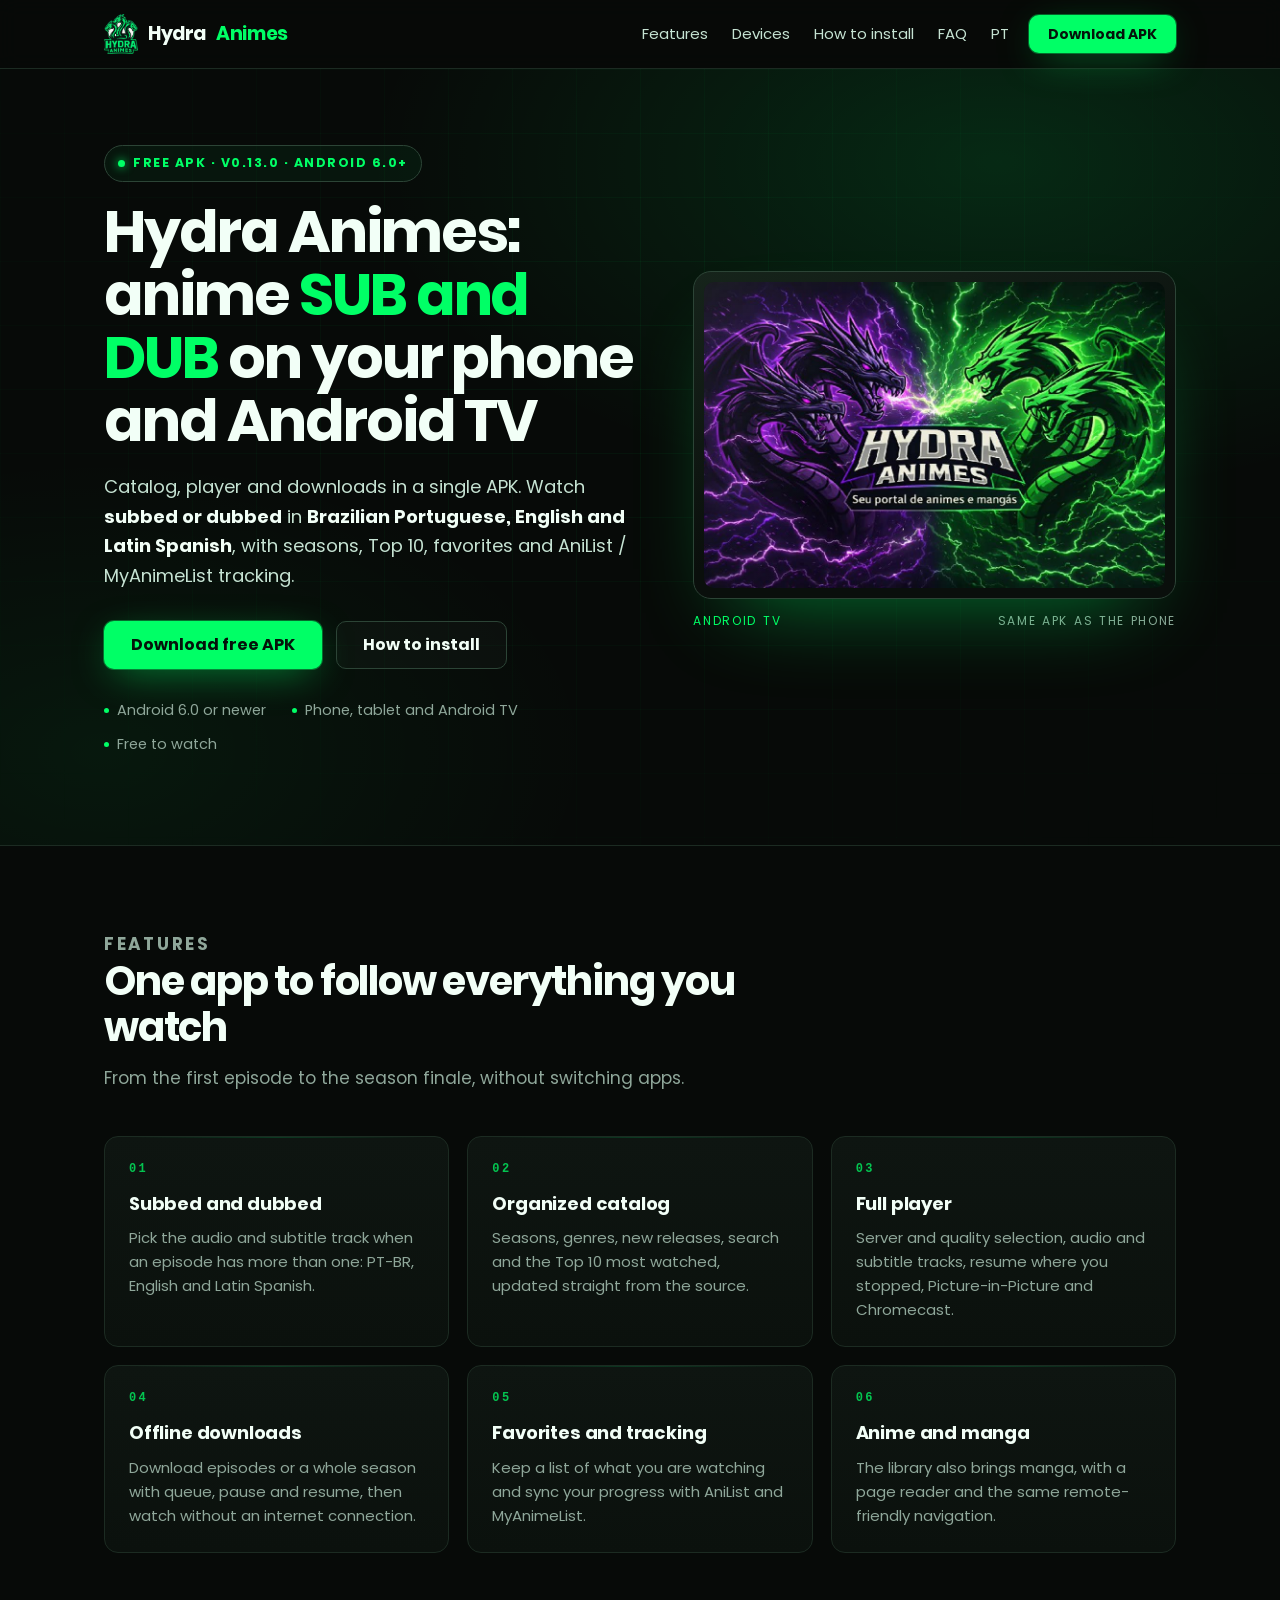
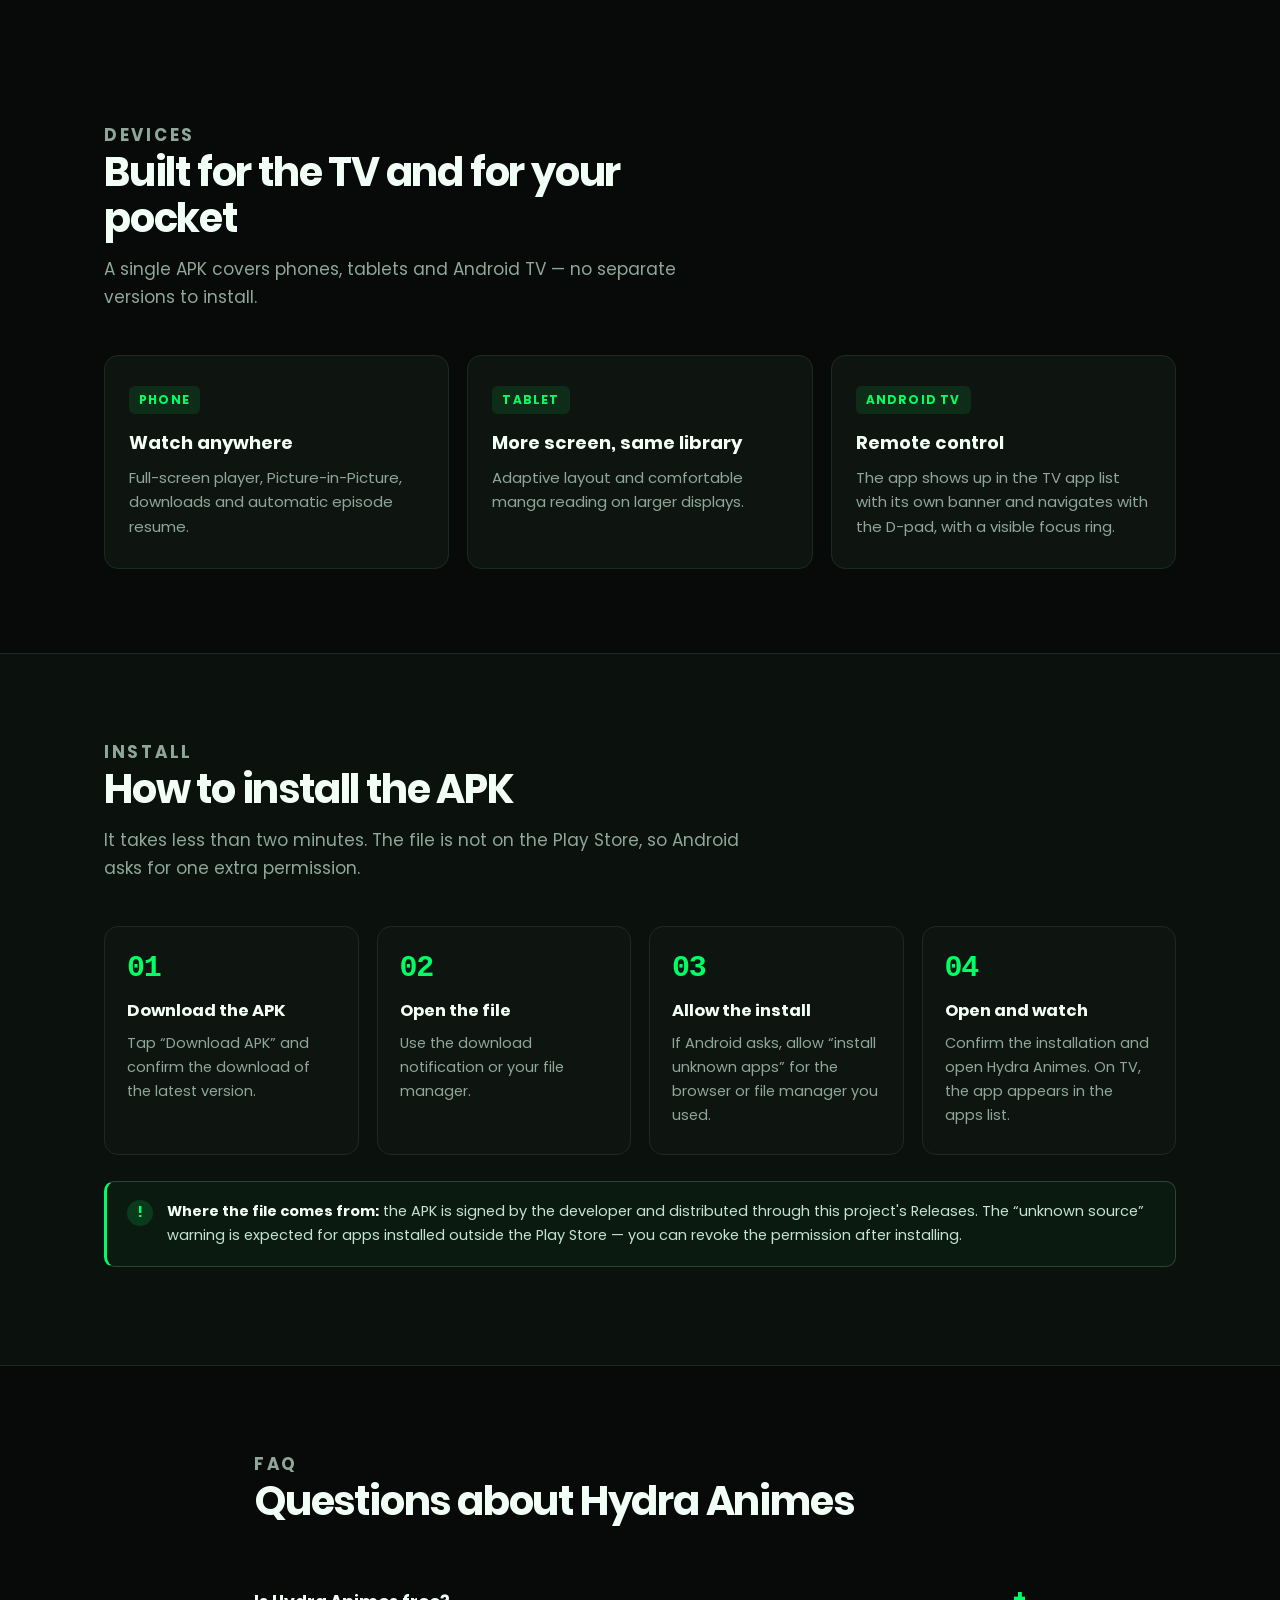
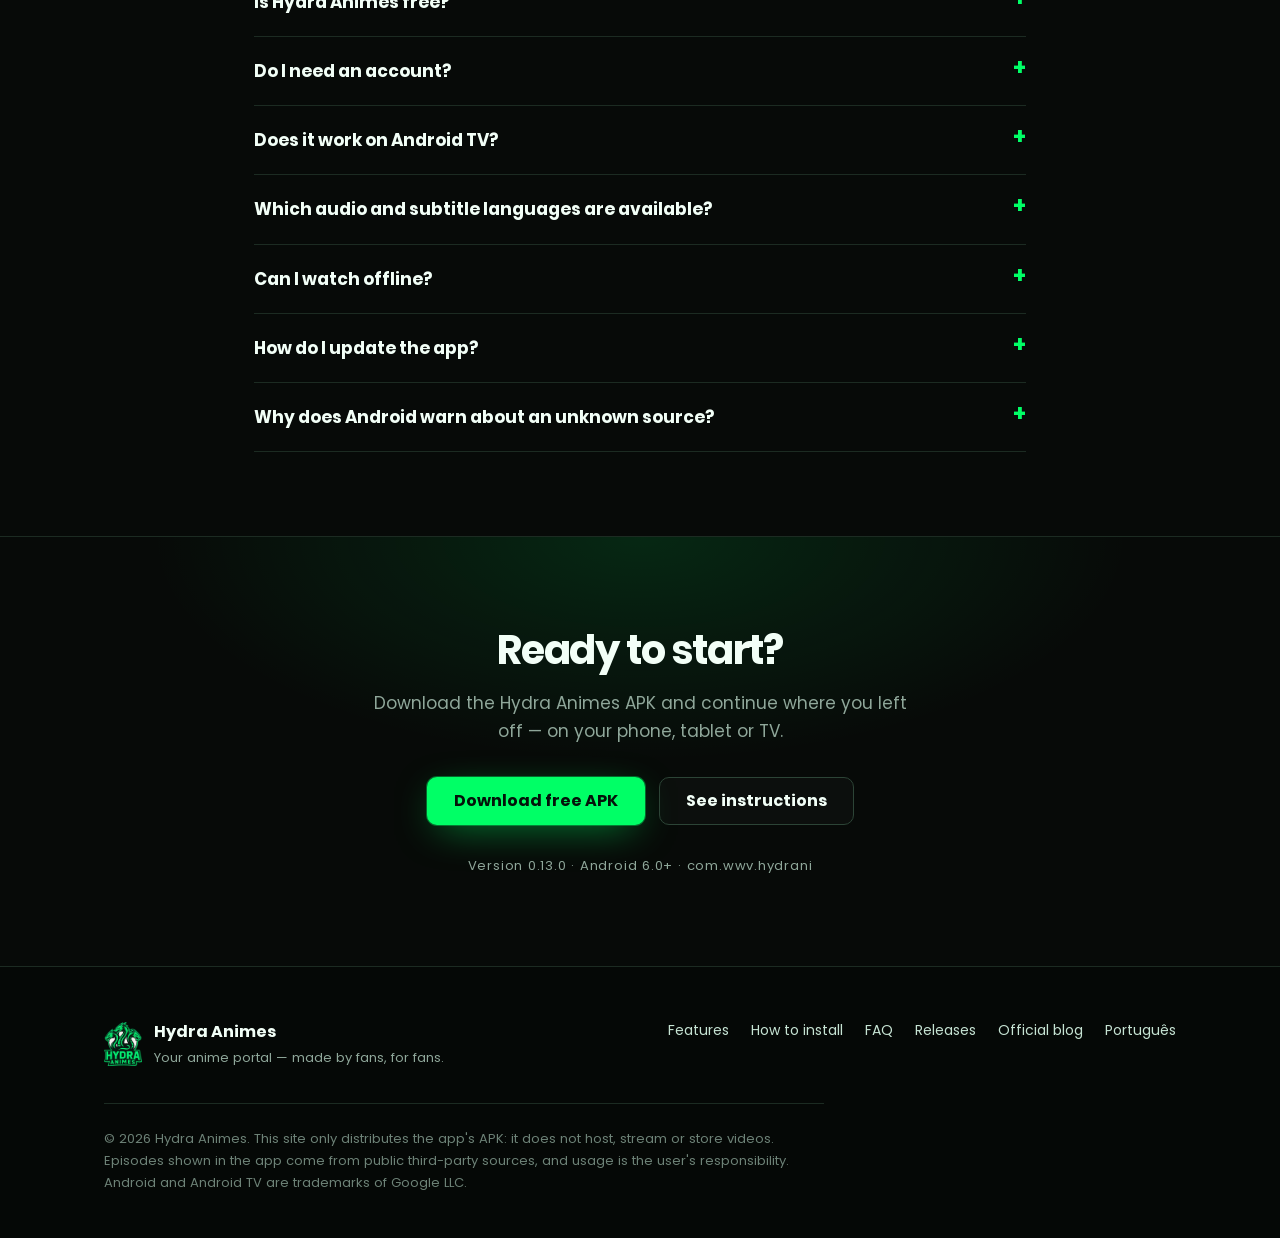
==== en.html @ fe39fe6b "Site de divulgacao e download do APK do Hydra Animes" ====
<!doctype html>
<html lang="en">
<head>
<meta charset="utf-8">
<meta name="viewport" content="width=device-width, initial-scale=1">
<title>Hydra Animes APK — Anime SUB &amp; DUB on TV and mobile</title>
<meta name="description" content="Download the Hydra Animes APK: subbed and dubbed anime in PT-BR, English and Latin Spanish on your phone and Android TV. Free, with offline downloads.">
<meta name="robots" content="index,follow,max-image-preview:large">
<meta name="theme-color" content="#070a08">
<link rel="canonical" href="https://wwlvdev.github.io/hydra-animes/en.html">
<link rel="alternate" hreflang="pt-BR" href="https://wwlvdev.github.io/hydra-animes/">
<link rel="alternate" hreflang="en" href="https://wwlvdev.github.io/hydra-animes/en.html">
<link rel="alternate" hreflang="x-default" href="https://wwlvdev.github.io/hydra-animes/">

<meta property="og:type" content="website">
<meta property="og:site_name" content="Hydra Animes">
<meta property="og:locale" content="en_US">
<meta property="og:locale:alternate" content="pt_BR">
<meta property="og:title" content="Hydra Animes APK — Anime SUB &amp; DUB on TV and mobile">
<meta property="og:description" content="Subbed and dubbed anime in PT-BR, English and Latin Spanish, on your phone and Android TV. Download the free APK and watch offline.">
<meta property="og:url" content="https://wwlvdev.github.io/hydra-animes/en.html">
<meta property="og:image" content="https://wwlvdev.github.io/hydra-animes/assets/img/og-cover.jpg">
<meta property="og:image:width" content="1200">
<meta property="og:image:height" content="630">
<meta property="og:image:alt" content="Hydra Animes logo with the text APK, Android 6.0+, free, subbed and dubbed anime.">
<meta name="twitter:card" content="summary_large_image">
<meta name="twitter:title" content="Hydra Animes APK — Anime SUB &amp; DUB on TV and mobile">
<meta name="twitter:description" content="Subbed and dubbed anime in PT-BR, English and Latin Spanish, on your phone and Android TV. Free APK with offline downloads.">
<meta name="twitter:image" content="https://wwlvdev.github.io/hydra-animes/assets/img/og-cover.jpg">

<link rel="icon" href="assets/img/favicon-32.png" sizes="32x32" type="image/png">
<link rel="apple-touch-icon" href="assets/img/apple-touch-icon.png">
<link rel="preload" href="assets/fonts/poppins-700.woff" as="font" type="font/woff" crossorigin>
<link rel="preload" href="assets/fonts/poppins-400.woff" as="font" type="font/woff" crossorigin>
<link rel="stylesheet" href="assets/styles.css">

<script type="application/ld+json">
{
  "@context": "https://schema.org",
  "@graph": [
    {
      "@type": "SoftwareApplication",
      "@id": "https://wwlvdev.github.io/hydra-animes/#app",
      "name": "Hydra Animes",
      "alternateName": "Hydra Animes APK",
      "applicationCategory": "EntertainmentApplication",
      "applicationSubCategory": "Anime streaming",
      "operatingSystem": "Android 6.0+",
      "softwareVersion": "0.13.0",
      "inLanguage": ["pt-BR", "en", "es-419"],
      "url": "https://wwlvdev.github.io/hydra-animes/",
      "downloadUrl": "https://github.com/wwlvdev/hydra-animes/releases/latest",
      "installUrl": "https://github.com/wwlvdev/hydra-animes/releases/latest",
      "image": "https://wwlvdev.github.io/hydra-animes/assets/img/icon-512.png",
      "screenshot": "https://wwlvdev.github.io/hydra-animes/assets/img/tv-splash.jpg",
      "description": "Anime app for phones, tablets and Android TV with subbed and dubbed catalog in Portuguese, English and Latin Spanish, offline downloads and AniList/MyAnimeList tracking.",
      "offers": {
        "@type": "Offer",
        "price": "0",
        "priceCurrency": "BRL",
        "availability": "https://schema.org/InStock"
      },
      "publisher": { "@id": "https://wwlvdev.github.io/hydra-animes/#org" },
      "featureList": [
        "Subbed and dubbed anime in PT-BR, English and Latin Spanish",
        "Catalog with seasons, genres, search and Top 10",
        "Player with server, quality, audio and subtitle selection",
        "Picture-in-Picture and Chromecast",
        "Downloads for offline watching",
        "Favorites and AniList / MyAnimeList tracking",
        "Manga reader"
      ]
    },
    {
      "@type": "Organization",
      "@id": "https://wwlvdev.github.io/hydra-animes/#org",
      "name": "Hydra Animes",
      "url": "https://wwlvdev.github.io/hydra-animes/",
      "logo": "https://wwlvdev.github.io/hydra-animes/assets/img/icon-512.png",
      "description": "Fan-made project to organize and watch anime in Portuguese, English and Latin Spanish."
    },
    {
      "@type": "WebSite",
      "@id": "https://wwlvdev.github.io/hydra-animes/#site",
      "name": "Hydra Animes",
      "url": "https://wwlvdev.github.io/hydra-animes/",
      "inLanguage": ["pt-BR", "en"],
      "publisher": { "@id": "https://wwlvdev.github.io/hydra-animes/#org" }
    }
  ]
}
</script>
</head>
<body>
<a class="skip" href="#conteudo">Skip to content</a>

<header class="topbar">
  <div class="wrap">
    <a class="brand" href="en.html">
      <img src="assets/img/logo.webp" width="34" height="40" alt="">
      Hydra <em>Animes</em>
    </a>
    <nav class="nav" aria-label="Sections">
      <a href="#features">Features</a>
      <a href="#devices">Devices</a>
      <a href="#install">How to install</a>
      <a href="#faq">FAQ</a>
      <a href="./" hreflang="pt-BR" lang="pt-BR">PT</a>
    </nav>
    <a class="btn btn-primary btn-sm" href="https://github.com/wwlvdev/hydra-animes/releases/latest">Download APK</a>
  </div>
</header>

<main id="conteudo">

  <section class="hero" aria-labelledby="titulo">
    <div class="wrap hero-grid">
      <div>
        <p class="eyebrow">Free APK · v0.13.0 · Android 6.0+</p>
        <h1 id="titulo">Hydra Animes: anime <strong>SUB and DUB</strong> on your phone and Android TV</h1>
        <p class="lead">Catalog, player and downloads in a single APK. Watch <b>subbed or dubbed</b> in <b>Brazilian Portuguese, English and Latin Spanish</b>, with seasons, Top 10, favorites and AniList / MyAnimeList tracking.</p>
        <div class="cta">
          <a class="btn btn-primary" href="https://github.com/wwlvdev/hydra-animes/releases/latest">
            Download free APK
          </a>
          <a class="btn btn-ghost" href="#install">How to install</a>
        </div>
        <ul class="facts">
          <li>Android 6.0 or newer</li>
          <li>Phone, tablet and Android TV</li>
          <li>Free to watch</li>
        </ul>
      </div>
      <figure class="tv">
        <div class="tv-frame">
          <img src="assets/img/tv-splash.jpg" width="960" height="639" fetchpriority="high"
               alt="Hydra Animes splash screen with two hydras, one purple and one green, surrounded by lightning.">
        </div>
        <figcaption><span>Android TV</span> same APK as the phone</figcaption>
      </figure>
    </div>
  </section>

  <section id="features" aria-labelledby="features-titulo">
    <div class="wrap">
      <div class="section-head">
        <p class="kicker">Features</p>
        <h2 id="features-titulo">One app to follow everything you watch</h2>
        <p>From the first episode to the season finale, without switching apps.</p>
      </div>

      <div class="cards">
        <article class="card">
          <span class="num">01</span>
          <h3>Subbed and dubbed</h3>
          <p>Pick the audio and subtitle track when an episode has more than one: PT-BR, English and Latin Spanish.</p>
        </article>
        <article class="card">
          <span class="num">02</span>
          <h3>Organized catalog</h3>
          <p>Seasons, genres, new releases, search and the Top 10 most watched, updated straight from the source.</p>
        </article>
        <article class="card">
          <span class="num">03</span>
          <h3>Full player</h3>
          <p>Server and quality selection, audio and subtitle tracks, resume where you stopped, Picture-in-Picture and Chromecast.</p>
        </article>
        <article class="card">
          <span class="num">04</span>
          <h3>Offline downloads</h3>
          <p>Download episodes or a whole season with queue, pause and resume, then watch without an internet connection.</p>
        </article>
        <article class="card">
          <span class="num">05</span>
          <h3>Favorites and tracking</h3>
          <p>Keep a list of what you are watching and sync your progress with AniList and MyAnimeList.</p>
        </article>
        <article class="card">
          <span class="num">06</span>
          <h3>Anime and manga</h3>
          <p>The library also brings manga, with a page reader and the same remote-friendly navigation.</p>
        </article>
      </div>
    </div>
  </section>

  <section id="devices" aria-labelledby="devices-titulo">
    <div class="wrap">
      <div class="section-head">
        <p class="kicker">Devices</p>
        <h2 id="devices-titulo">Built for the TV and for your pocket</h2>
        <p>A single APK covers phones, tablets and Android TV — no separate versions to install.</p>
      </div>

      <div class="devices">
        <div class="device">
          <span class="tag">Phone</span>
          <h3>Watch anywhere</h3>
          <p>Full-screen player, Picture-in-Picture, downloads and automatic episode resume.</p>
        </div>
        <div class="device">
          <span class="tag">Tablet</span>
          <h3>More screen, same library</h3>
          <p>Adaptive layout and comfortable manga reading on larger displays.</p>
        </div>
        <div class="device">
          <span class="tag">Android TV</span>
          <h3>Remote control</h3>
          <p>The app shows up in the TV app list with its own banner and navigates with the D-pad, with a visible focus ring.</p>
        </div>
      </div>
    </div>
  </section>

  <section id="install" class="install" aria-labelledby="install-titulo">
    <div class="wrap">
      <div class="section-head">
        <p class="kicker">Install</p>
        <h2 id="install-titulo">How to install the APK</h2>
        <p>It takes less than two minutes. The file is not on the Play Store, so Android asks for one extra permission.</p>
      </div>

      <ol class="steps">
        <li>
          <h3>Download the APK</h3>
          <p>Tap “Download APK” and confirm the download of the latest version.</p>
        </li>
        <li>
          <h3>Open the file</h3>
          <p>Use the download notification or your file manager.</p>
        </li>
        <li>
          <h3>Allow the install</h3>
          <p>If Android asks, allow “install unknown apps” for the browser or file manager you used.</p>
        </li>
        <li>
          <h3>Open and watch</h3>
          <p>Confirm the installation and open Hydra Animes. On TV, the app appears in the apps list.</p>
        </li>
      </ol>

      <p class="note"><span aria-hidden="true" class="note-mark">!</span><span><b>Where the file comes from:</b> the APK is signed by the developer and distributed through this project's Releases. The “unknown source” warning is expected for apps installed outside the Play Store — you can revoke the permission after installing.</span></p>
    </div>
  </section>

  <section id="faq" aria-labelledby="faq-titulo">
    <div class="wrap faq">
      <div class="section-head">
        <p class="kicker">FAQ</p>
        <h2 id="faq-titulo">Questions about Hydra Animes</h2>
      </div>

      <details>
        <summary>Is Hydra Animes free?</summary>
        <p>Yes. Downloading the APK and watching through the app have no cost. Optional support features exist inside the app, but they are not required to use the player, the catalog or downloads.</p>
      </details>
      <details>
        <summary>Do I need an account?</summary>
        <p>No, not to browse and watch. Signing in is used to keep favorites and sync progress with AniList or MyAnimeList.</p>
      </details>
      <details>
        <summary>Does it work on Android TV?</summary>
        <p>Yes, it is the same APK used on phones. On TV, Hydra Animes appears in the app list with its own banner and works with the remote control.</p>
      </details>
      <details>
        <summary>Which audio and subtitle languages are available?</summary>
        <p>The catalog has subbed and dubbed titles in Brazilian Portuguese, plus English and Latin Spanish episodes when the source provides those tracks. Options are shown in the player, per episode.</p>
      </details>
      <details>
        <summary>Can I watch offline?</summary>
        <p>Yes. Download an episode or a season from the downloads screen and watch it offline — useful for trips and unstable connections.</p>
      </details>
      <details>
        <summary>How do I update the app?</summary>
        <p>Download the latest APK on this page and install it over the current version: favorites and progress are kept. The app also notifies you when a new version is available.</p>
      </details>
      <details>
        <summary>Why does Android warn about an unknown source?</summary>
        <p>Because the APK is distributed outside the Play Store. Only allow the install for the browser or file manager you used, and revoke the permission afterwards if you prefer.</p>
      </details>
    </div>
  </section>

  <section class="final" aria-labelledby="final-titulo">
    <div class="wrap">
      <h2 id="final-titulo">Ready to start?</h2>
      <p>Download the Hydra Animes APK and continue where you left off — on your phone, tablet or TV.</p>
      <div class="cta">
        <a class="btn btn-primary" href="https://github.com/wwlvdev/hydra-animes/releases/latest">Download free APK</a>
        <a class="btn btn-ghost" href="#install">See instructions</a>
      </div>
      <span class="version">Version 0.13.0 · Android 6.0+ · com.wwv.hydrani</span>
    </div>
  </section>

</main>

<footer>
  <div class="wrap">
    <div class="foot-grid">
      <div class="foot-brand">
        <img src="assets/img/logo.webp" width="38" height="45" alt="">
        <div>
          <strong>Hydra Animes</strong>
          <span>Your anime portal — made by fans, for fans.</span>
        </div>
      </div>
      <nav class="foot-links" aria-label="Footer links">
        <a href="#features">Features</a>
        <a href="#install">How to install</a>
        <a href="#faq">FAQ</a>
        <a href="https://github.com/wwlvdev/hydra-animes/releases/latest">Releases</a>
        <a href="https://hydraani.blogspot.com/" rel="noopener">Official blog</a>
        <a href="./" hreflang="pt-BR" lang="pt-BR">Português</a>
      </nav>
    </div>
    <p class="legal">© 2026 Hydra Animes. This site only distributes the app's APK: it does not host, stream or store videos. Episodes shown in the app come from public third-party sources, and usage is the user's responsibility. Android and Android TV are trademarks of Google LLC.</p>
  </div>
</footer>

</body>
</html>
---- assets/styles.css ----
@font-face {
  font-family: Poppins;
  src: url("fonts/poppins-400.woff") format("woff");
  font-weight: 400;
  font-style: normal;
  font-display: swap;
}

@font-face {
  font-family: Poppins;
  src: url("fonts/poppins-700.woff") format("woff");
  font-weight: 700;
  font-style: normal;
  font-display: swap;
}

:root {
  --bg: #070a08;
  --bg-2: #0b110d;
  --panel: #0e1511;
  --panel-2: #111a15;
  --line: #1c2b22;
  --line-hot: #2c4436;
  --green: #00ff66;
  --green-dim: #0b3a22;
  --mint: #c6e3d3;
  --muted: #8fa79a;
  --white: #f2fff7;
  --radius: 14px;
  --wrap: 1120px;
}

* { box-sizing: border-box; }

html { scroll-behavior: smooth; }

body {
  margin: 0;
  background: var(--bg);
  color: var(--mint);
  font: 400 17px/1.65 Poppins, system-ui, -apple-system, "Segoe UI", Roboto, sans-serif;
  -webkit-font-smoothing: antialiased;
  overflow-x: hidden;
}

img { max-width: 100%; height: auto; display: block; }

a { color: var(--green); text-decoration: none; }
a:hover { text-decoration: underline; }

:focus-visible {
  outline: 2px solid var(--green);
  outline-offset: 3px;
  border-radius: 4px;
}

::selection { background: var(--green); color: #04130a; }

.wrap {
  width: 100%;
  max-width: var(--wrap);
  margin: 0 auto;
  padding: 0 24px;
}

.skip {
  position: absolute;
  left: -9999px;
  top: 0;
  background: var(--green);
  color: #04130a;
  padding: 10px 16px;
  z-index: 100;
  font-weight: 700;
}
.skip:focus { left: 12px; top: 12px; }

/* ---------- topo ---------- */

.topbar {
  position: sticky;
  top: 0;
  z-index: 50;
  background: rgba(7, 10, 8, 0.86);
  backdrop-filter: blur(10px);
  border-bottom: 1px solid var(--line);
}

.topbar .wrap {
  display: flex;
  align-items: center;
  gap: 20px;
  min-height: 68px;
}

.brand {
  display: flex;
  align-items: center;
  gap: 10px;
  color: var(--white);
  font-weight: 700;
  letter-spacing: -0.02em;
  font-size: 19px;
}
.brand:hover { text-decoration: none; }
.brand img { width: 34px; height: auto; }
.brand em { color: var(--green); font-style: normal; }

.nav {
  display: flex;
  gap: 24px;
  margin-left: auto;
  font-size: 15px;
}
.nav a { color: var(--mint); }
.nav a:hover { color: var(--white); text-decoration: none; }

/* ---------- botões ---------- */

.btn {
  display: inline-flex;
  align-items: center;
  gap: 10px;
  padding: 15px 26px;
  border-radius: 10px;
  font-weight: 700;
  font-size: 16px;
  line-height: 1;
  border: 1px solid transparent;
  transition: transform .15s ease, box-shadow .15s ease, background .15s ease;
}
.btn:hover { text-decoration: none; transform: translateY(-1px); }

.btn-primary {
  background: var(--green);
  color: #04130a;
  box-shadow: 0 0 0 1px rgba(0, 255, 102, .35), 0 10px 40px -12px rgba(0, 255, 102, .65);
}
.btn-primary:hover { box-shadow: 0 0 0 1px rgba(0, 255, 102, .6), 0 14px 46px -10px rgba(0, 255, 102, .8); }

.btn-ghost {
  border-color: var(--line-hot);
  color: var(--white);
  background: rgba(255, 255, 255, .02);
}
.btn-ghost:hover { border-color: var(--green); color: var(--green); }

.btn-sm { padding: 11px 18px; font-size: 14px; }

/* ---------- hero ---------- */

.hero {
  position: relative;
  padding: 76px 0 88px;
  border-bottom: 1px solid var(--line);
  background:
    radial-gradient(900px 480px at 78% 12%, rgba(0, 255, 102, .13), transparent 70%),
    radial-gradient(700px 420px at 8% 88%, rgba(0, 255, 102, .06), transparent 70%),
    var(--bg);
  overflow: hidden;
}

.hero::before {
  content: "";
  position: absolute;
  inset: 0;
  background-image:
    linear-gradient(rgba(0, 255, 102, .045) 1px, transparent 1px),
    linear-gradient(90deg, rgba(0, 255, 102, .045) 1px, transparent 1px);
  background-size: 64px 64px;
  mask-image: radial-gradient(75% 75% at 50% 40%, #000 20%, transparent 100%);
  pointer-events: none;
}

.hero-grid {
  position: relative;
  display: grid;
  grid-template-columns: 1.05fr .95fr;
  gap: 56px;
  align-items: center;
}

.eyebrow {
  display: inline-flex;
  align-items: center;
  gap: 8px;
  margin: 0 0 18px;
  padding: 7px 13px;
  border: 1px solid var(--line-hot);
  border-radius: 999px;
  background: rgba(0, 255, 102, .05);
  color: var(--green);
  font-size: 12.5px;
  font-weight: 700;
  letter-spacing: .12em;
  text-transform: uppercase;
}

.eyebrow::before {
  content: "";
  width: 7px;
  height: 7px;
  border-radius: 50%;
  background: var(--green);
  box-shadow: 0 0 10px var(--green);
}

h1 {
  margin: 0 0 20px;
  color: var(--white);
  font-size: clamp(2.25rem, 4.6vw, 3.65rem);
  line-height: 1.08;
  letter-spacing: -0.035em;
  font-weight: 700;
}

h1 strong {
  color: var(--green);
  font-weight: 700;
}

.lead {
  margin: 0 0 30px;
  font-size: 18px;
  color: var(--mint);
  max-width: 54ch;
}
.lead b { color: var(--white); font-weight: 700; }

.cta { display: flex; flex-wrap: wrap; gap: 14px; margin-bottom: 30px; }

.facts {
  display: flex;
  flex-wrap: wrap;
  gap: 10px 26px;
  margin: 0;
  padding: 0;
  list-style: none;
  font-size: 14.5px;
  color: var(--muted);
}
.facts li { display: flex; align-items: center; gap: 8px; }
.facts li::before {
  content: "";
  width: 5px;
  height: 5px;
  background: var(--green);
  border-radius: 50%;
}

/* TV / aparelho */

.tv { margin: 0; }

.tv-frame {
  position: relative;
  border: 1px solid var(--line-hot);
  border-radius: 18px;
  padding: 10px;
  background: linear-gradient(160deg, #16241b, #0a0f0c 60%);
  box-shadow: 0 40px 90px -40px rgba(0, 255, 102, .45);
}

.tv-frame img {
  border-radius: 10px;
  width: 100%;
}

.tv-frame::after {
  content: "";
  position: absolute;
  inset: 10px;
  border-radius: 10px;
  background: linear-gradient(115deg, rgba(255, 255, 255, .07), transparent 35%);
  pointer-events: none;
}

.tv figcaption {
  display: flex;
  justify-content: space-between;
  gap: 12px;
  margin-top: 12px;
  font-size: 12px;
  letter-spacing: .14em;
  text-transform: uppercase;
  color: var(--muted);
}
.tv figcaption span { color: var(--green); }

/* ---------- seções ---------- */

section { padding: 84px 0; }

.section-head { max-width: 640px; margin-bottom: 44px; }

.kicker {
  margin: 0 0 12px;
  color: var(--green);
  font-size: 12.5px;
  font-weight: 700;
  letter-spacing: .16em;
  text-transform: uppercase;
}

h2 {
  margin: 0 0 14px;
  color: var(--white);
  font-size: clamp(1.7rem, 3.2vw, 2.5rem);
  line-height: 1.15;
  letter-spacing: -0.03em;
}

.section-head p { margin: 0; color: var(--muted); font-size: 17px; }

/* cards */

.cards {
  display: grid;
  grid-template-columns: repeat(3, 1fr);
  gap: 18px;
}

.card {
  position: relative;
  padding: 26px 24px 24px;
  border: 1px solid var(--line);
  border-radius: var(--radius);
  background: linear-gradient(180deg, var(--panel), var(--bg-2));
  overflow: hidden;
}

.card::before {
  content: "";
  position: absolute;
  top: 0;
  left: 24px;
  right: 24px;
  height: 1px;
  background: linear-gradient(90deg, transparent, var(--green-dim), transparent);
}

.card:hover { border-color: var(--line-hot); }

.card .num {
  display: block;
  margin-bottom: 14px;
  font: 700 12px/1 ui-monospace, "Cascadia Mono", Consolas, monospace;
  letter-spacing: .2em;
  color: var(--green);
  opacity: .75;
}

.card h3 {
  margin: 0 0 8px;
  color: var(--white);
  font-size: 18px;
  letter-spacing: -0.01em;
}

.card p { margin: 0; font-size: 15px; color: var(--muted); line-height: 1.6; }

/* aparelhos */

.devices {
  display: grid;
  grid-template-columns: repeat(3, 1fr);
  gap: 18px;
}

.device {
  padding: 28px 24px;
  border: 1px solid var(--line);
  border-radius: var(--radius);
  background: var(--panel);
}

.device h3 { margin: 0 0 8px; color: var(--white); font-size: 18px; }
.device p { margin: 0; color: var(--muted); font-size: 15px; }

.device .tag {
  display: inline-block;
  margin-bottom: 14px;
  padding: 4px 10px;
  border-radius: 6px;
  background: rgba(0, 255, 102, .1);
  color: var(--green);
  font-size: 12px;
  font-weight: 700;
  letter-spacing: .1em;
  text-transform: uppercase;
}

/* instalação */

.install {
  border-top: 1px solid var(--line);
  border-bottom: 1px solid var(--line);
  background: var(--bg-2);
}

.steps {
  display: grid;
  grid-template-columns: repeat(4, 1fr);
  gap: 18px;
  margin: 0;
  padding: 0;
  list-style: none;
  counter-reset: step;
}

.steps li {
  position: relative;
  padding: 26px 22px;
  border: 1px solid var(--line);
  border-radius: var(--radius);
  background: var(--panel);
  counter-increment: step;
}

.steps li::before {
  content: "0" counter(step);
  display: block;
  margin-bottom: 14px;
  color: var(--green);
  font: 700 30px/1 ui-monospace, "Cascadia Mono", Consolas, monospace;
  letter-spacing: -0.04em;
}

.steps h3 { margin: 0 0 8px; color: var(--white); font-size: 16.5px; }
.steps p { margin: 0; color: var(--muted); font-size: 14.5px; }

.note {
  display: flex;
  gap: 14px;
  margin-top: 26px;
  padding: 18px 20px;
  border: 1px solid var(--line-hot);
  border-left: 3px solid var(--green);
  border-radius: 10px;
  background: rgba(0, 255, 102, .04);
  font-size: 14.5px;
  color: var(--mint);
}
.note b { color: var(--white); }

.note-mark {
  flex: 0 0 26px;
  width: 26px;
  height: 26px;
  display: grid;
  place-items: center;
  border-radius: 50%;
  background: rgba(0, 255, 102, .14);
  color: var(--green);
  font-weight: 700;
  font-size: 14px;
}

/* faq */

.faq { max-width: 820px; }

.faq details {
  border-bottom: 1px solid var(--line);
  padding: 20px 0;
}

.faq summary {
  cursor: pointer;
  color: var(--white);
  font-weight: 700;
  font-size: 17px;
  list-style: none;
  display: flex;
  justify-content: space-between;
  gap: 20px;
}
.faq summary::-webkit-details-marker { display: none; }

.faq summary::after {
  content: "+";
  color: var(--green);
  font-size: 22px;
  line-height: 1;
}

.faq details[open] summary::after { content: "–"; }

.faq details p {
  margin: 14px 0 0;
  color: var(--muted);
  font-size: 15.5px;
  max-width: 70ch;
}

/* cta final */

.final {
  position: relative;
  padding: 90px 0;
  text-align: center;
  background:
    radial-gradient(700px 320px at 50% 0%, rgba(0, 255, 102, .12), transparent 70%),
    var(--bg);
  border-top: 1px solid var(--line);
}

.final h2 { max-width: 720px; margin: 0 auto 16px; }
.final p { max-width: 560px; margin: 0 auto 32px; color: var(--muted); }
.final .cta { justify-content: center; }

.final .version {
  display: block;
  margin-top: 18px;
  font-size: 13px;
  color: var(--muted);
  letter-spacing: .06em;
}

/* rodapé */

footer {
  padding: 52px 0 44px;
  border-top: 1px solid var(--line);
  background: #050806;
  font-size: 14px;
  color: var(--muted);
}

.foot-grid {
  display: flex;
  flex-wrap: wrap;
  gap: 32px;
  justify-content: space-between;
  align-items: flex-start;
}

.foot-brand { display: flex; align-items: center; gap: 12px; }
.foot-brand img { width: 38px; }
.foot-brand strong { display: block; color: var(--white); font-size: 16px; }
.foot-brand span { font-size: 13px; }

.foot-links { display: flex; flex-wrap: wrap; gap: 8px 22px; }
.foot-links a { color: var(--mint); }

.legal {
  margin: 34px 0 0;
  padding-top: 24px;
  border-top: 1px solid var(--line);
  font-size: 13px;
  line-height: 1.7;
  color: #6d8277;
  max-width: 90ch;
}

/* ---------- responsivo ---------- */

@media (max-width: 900px) {
  .hero-grid { grid-template-columns: 1fr; gap: 42px; }
  .cards, .devices, .steps { grid-template-columns: repeat(2, 1fr); }
  .nav { display: none; }
  .topbar .btn { margin-left: auto; }
}

@media (max-width: 620px) {
  body { font-size: 16px; }
  .hero { padding: 54px 0 64px; }
  section { padding: 62px 0; }
  .cards, .devices, .steps { grid-template-columns: 1fr; }
  .cta .btn { width: 100%; justify-content: center; }
  .facts { gap: 8px 18px; font-size: 13.5px; }
}

@media (prefers-reduced-motion: reduce) {
  html { scroll-behavior: auto; }
  .btn { transition: none; }
  .btn:hover { transform: none; }
}
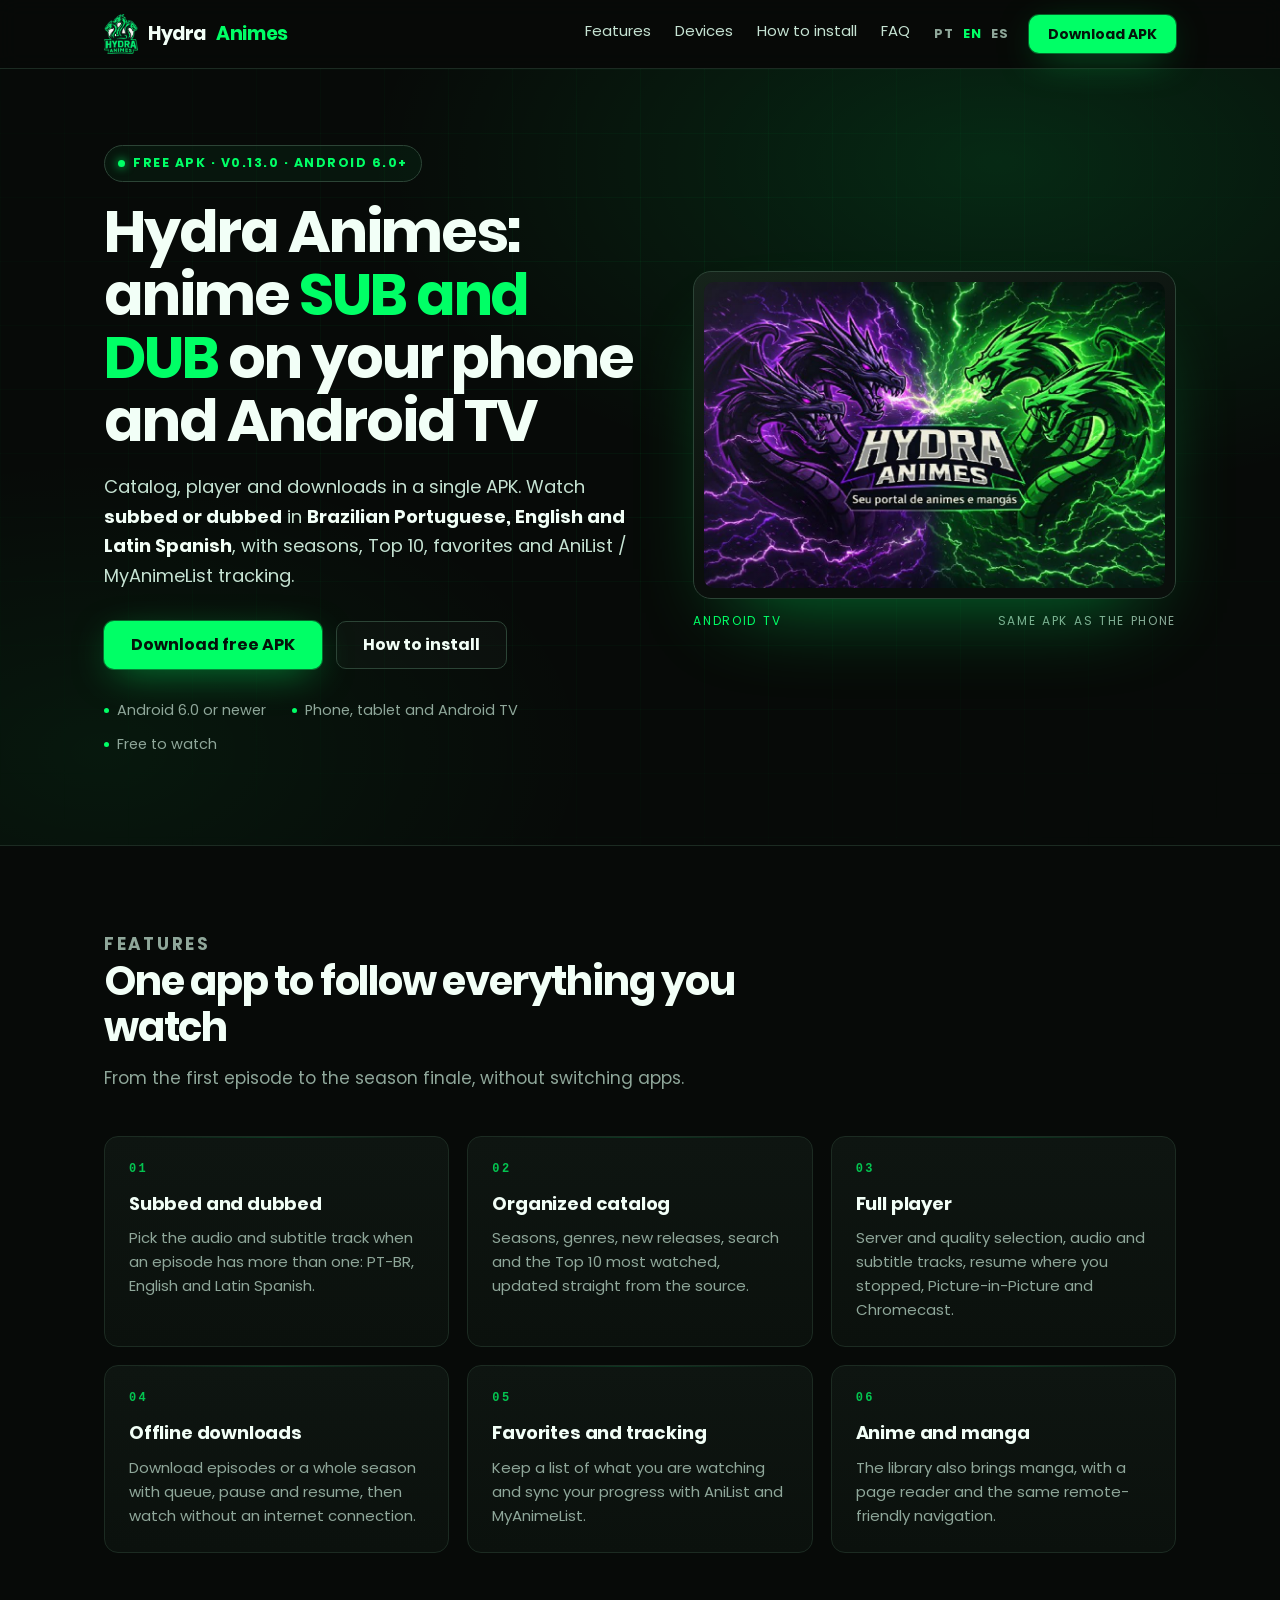
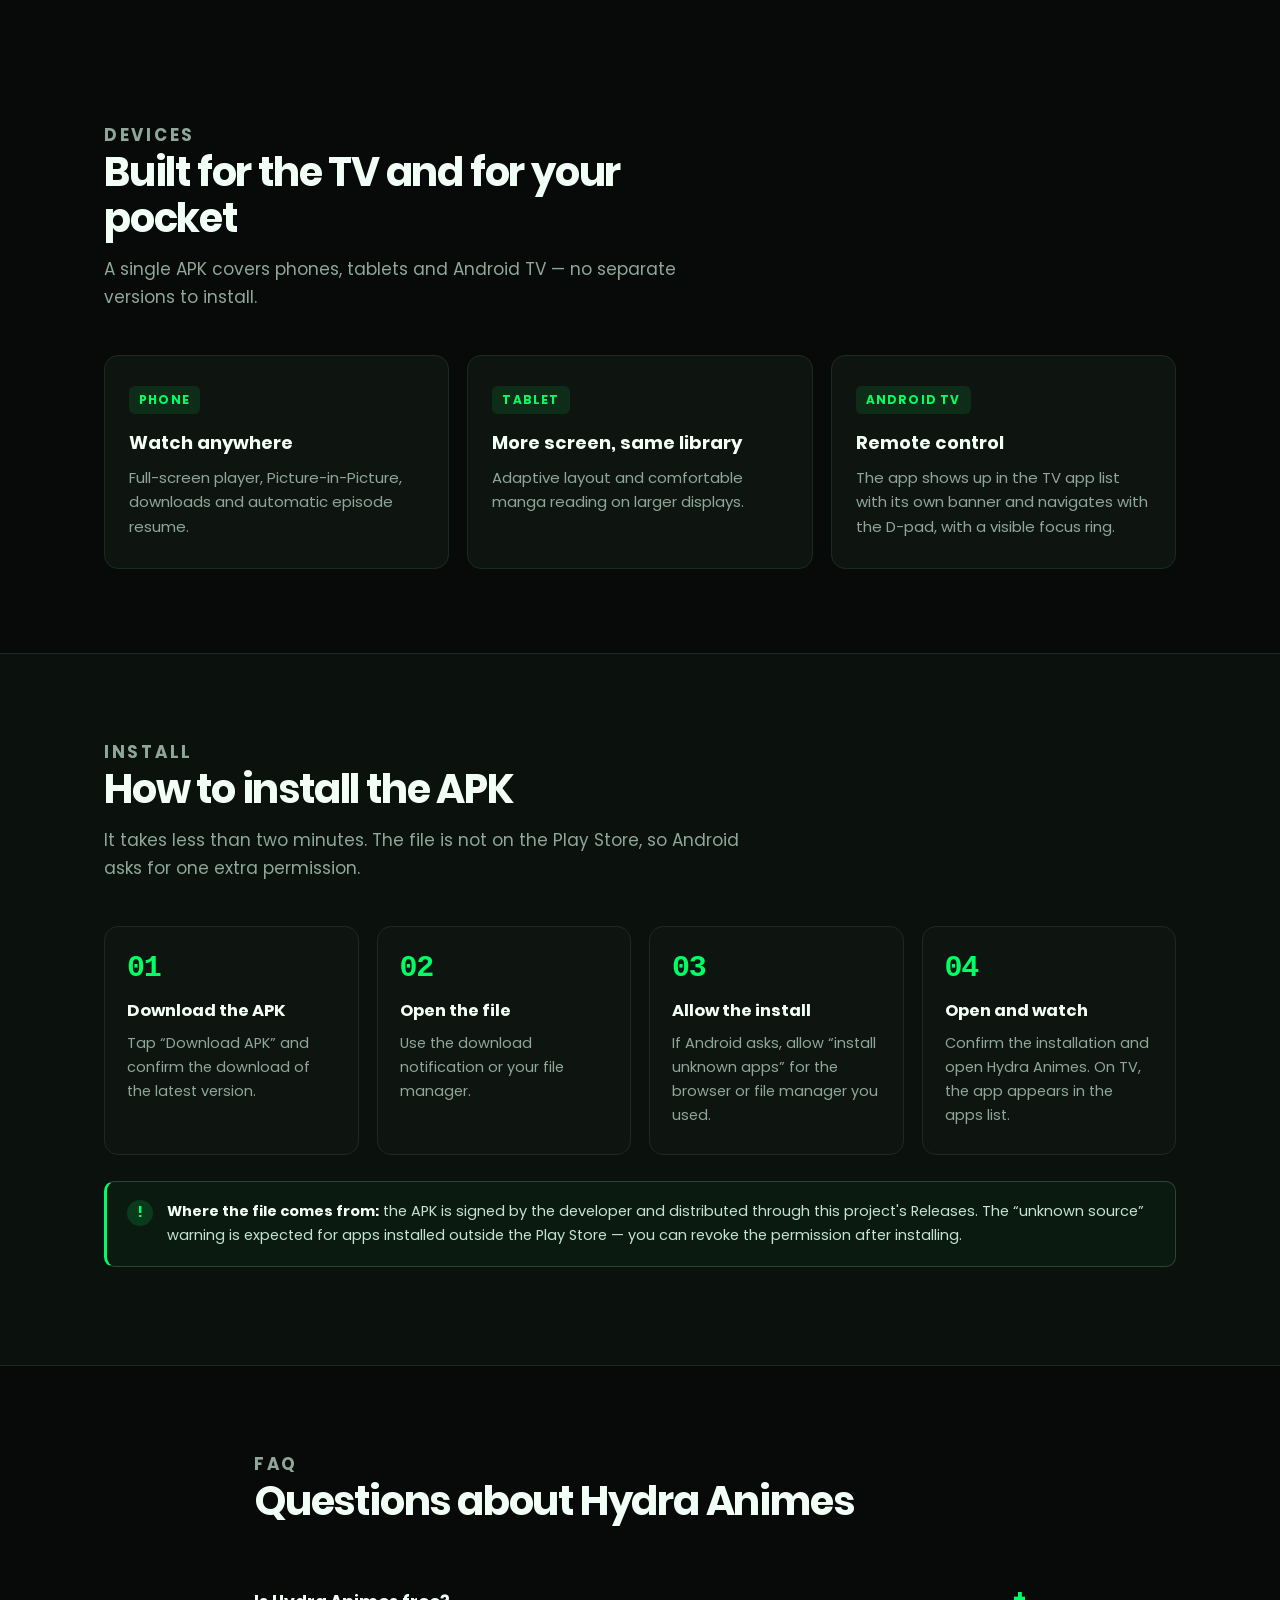
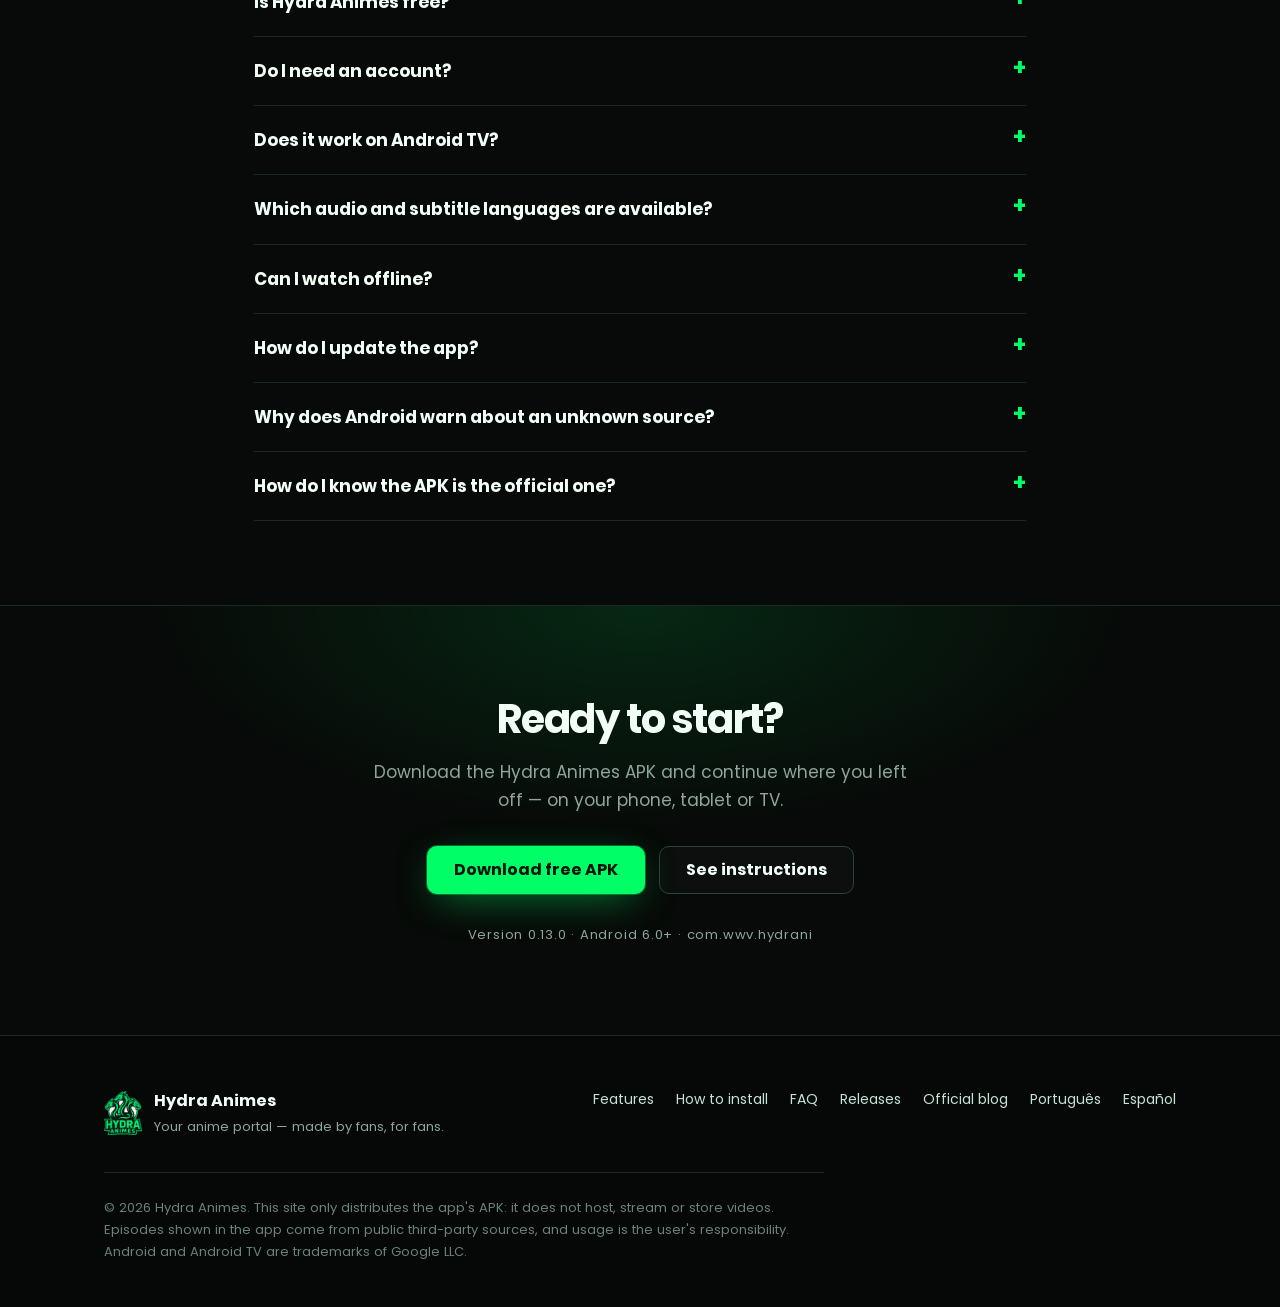
==== commit b70dc317: "Adiciona versao em espanhol latino e seletor de idioma nas tres paginas" ====
--- a/en.html
+++ b/en.html
@@ -7,15 +7,18 @@
 <meta name="description" content="Download the Hydra Animes APK: subbed and dubbed anime in PT-BR, English and Latin Spanish on your phone and Android TV. Free, with offline downloads.">
 <meta name="robots" content="index,follow,max-image-preview:large">
 <meta name="theme-color" content="#070a08">
+<meta name="referrer" content="strict-origin-when-cross-origin">
 <link rel="canonical" href="https://wwlvdev.github.io/hydra-animes/en.html">
 <link rel="alternate" hreflang="pt-BR" href="https://wwlvdev.github.io/hydra-animes/">
 <link rel="alternate" hreflang="en" href="https://wwlvdev.github.io/hydra-animes/en.html">
+<link rel="alternate" hreflang="es-419" href="https://wwlvdev.github.io/hydra-animes/es.html">
 <link rel="alternate" hreflang="x-default" href="https://wwlvdev.github.io/hydra-animes/">
 
 <meta property="og:type" content="website">
 <meta property="og:site_name" content="Hydra Animes">
 <meta property="og:locale" content="en_US">
 <meta property="og:locale:alternate" content="pt_BR">
+<meta property="og:locale:alternate" content="es_LA">
 <meta property="og:title" content="Hydra Animes APK — Anime SUB &amp; DUB on TV and mobile">
 <meta property="og:description" content="Subbed and dubbed anime in PT-BR, English and Latin Spanish, on your phone and Android TV. Download the free APK and watch offline.">
 <meta property="og:url" content="https://wwlvdev.github.io/hydra-animes/en.html">
@@ -84,7 +87,7 @@
       "@id": "https://wwlvdev.github.io/hydra-animes/#site",
       "name": "Hydra Animes",
       "url": "https://wwlvdev.github.io/hydra-animes/",
-      "inLanguage": ["pt-BR", "en"],
+      "inLanguage": ["pt-BR", "en", "es-419"],
       "publisher": { "@id": "https://wwlvdev.github.io/hydra-animes/#org" }
     }
   ]
@@ -105,7 +108,11 @@
       <a href="#devices">Devices</a>
       <a href="#install">How to install</a>
       <a href="#faq">FAQ</a>
-      <a href="./" hreflang="pt-BR" lang="pt-BR">PT</a>
+      <span class="lang" aria-label="Language">
+        <a href="./" hreflang="pt-BR" lang="pt-BR">PT</a>
+        <span class="cur" aria-current="true">EN</span>
+        <a href="es.html" hreflang="es-419" lang="es-419">ES</a>
+      </span>
     </nav>
     <a class="btn btn-primary btn-sm" href="https://github.com/wwlvdev/hydra-animes/releases/latest">Download APK</a>
   </div>
@@ -278,6 +285,10 @@
         <summary>Why does Android warn about an unknown source?</summary>
         <p>Because the APK is distributed outside the Play Store. Only allow the install for the browser or file manager you used, and revoke the permission afterwards if you prefer.</p>
       </details>
+      <details>
+        <summary>How do I know the APK is the official one?</summary>
+        <p>Download it only from this page: the button goes to this project's Releases. If the file reached you through another site or a message, it is not one of our distributions.</p>
+      </details>
     </div>
   </section>
 
@@ -310,8 +321,9 @@
         <a href="#install">How to install</a>
         <a href="#faq">FAQ</a>
         <a href="https://github.com/wwlvdev/hydra-animes/releases/latest">Releases</a>
-        <a href="https://hydraani.blogspot.com/" rel="noopener">Official blog</a>
+        <a href="https://hydraani.blogspot.com/" rel="noopener noreferrer">Official blog</a>
         <a href="./" hreflang="pt-BR" lang="pt-BR">Português</a>
+        <a href="es.html" hreflang="es-419" lang="es-419">Español</a>
       </nav>
     </div>
     <p class="legal">© 2026 Hydra Animes. This site only distributes the app's APK: it does not host, stream or store videos. Episodes shown in the app come from public third-party sources, and usage is the user's responsibility. Android and Android TV are trademarks of Google LLC.</p>
--- a/assets/styles.css
+++ b/assets/styles.css
@@ -115,6 +115,19 @@
 .nav a { color: var(--mint); }
 .nav a:hover { color: var(--white); text-decoration: none; }
 
+.lang {
+  display: inline-flex;
+  align-items: center;
+  gap: 9px;
+  font-size: 13px;
+  font-weight: 700;
+  letter-spacing: .08em;
+}
+.lang a, .lang .cur { padding: 4px 0; }
+.lang a { color: var(--muted); }
+.lang a:hover { color: var(--white); text-decoration: none; }
+.lang .cur { color: var(--green); }
+
 /* ---------- botões ---------- */
 
 .btn {
@@ -558,12 +571,16 @@
 @media (max-width: 900px) {
   .hero-grid { grid-template-columns: 1fr; gap: 42px; }
   .cards, .devices, .steps { grid-template-columns: repeat(2, 1fr); }
-  .nav { display: none; }
-  .topbar .btn { margin-left: auto; }
+  .nav { margin-left: auto; gap: 16px; }
+  .nav > a { display: none; }
+  .topbar .btn { margin-left: 14px; }
 }
 
 @media (max-width: 620px) {
   body { font-size: 16px; }
+  .topbar .wrap { gap: 12px; }
+  .brand { font-size: 17px; }
+  .topbar .btn { margin-left: 4px; }
   .hero { padding: 54px 0 64px; }
   section { padding: 62px 0; }
   .cards, .devices, .steps { grid-template-columns: 1fr; }
